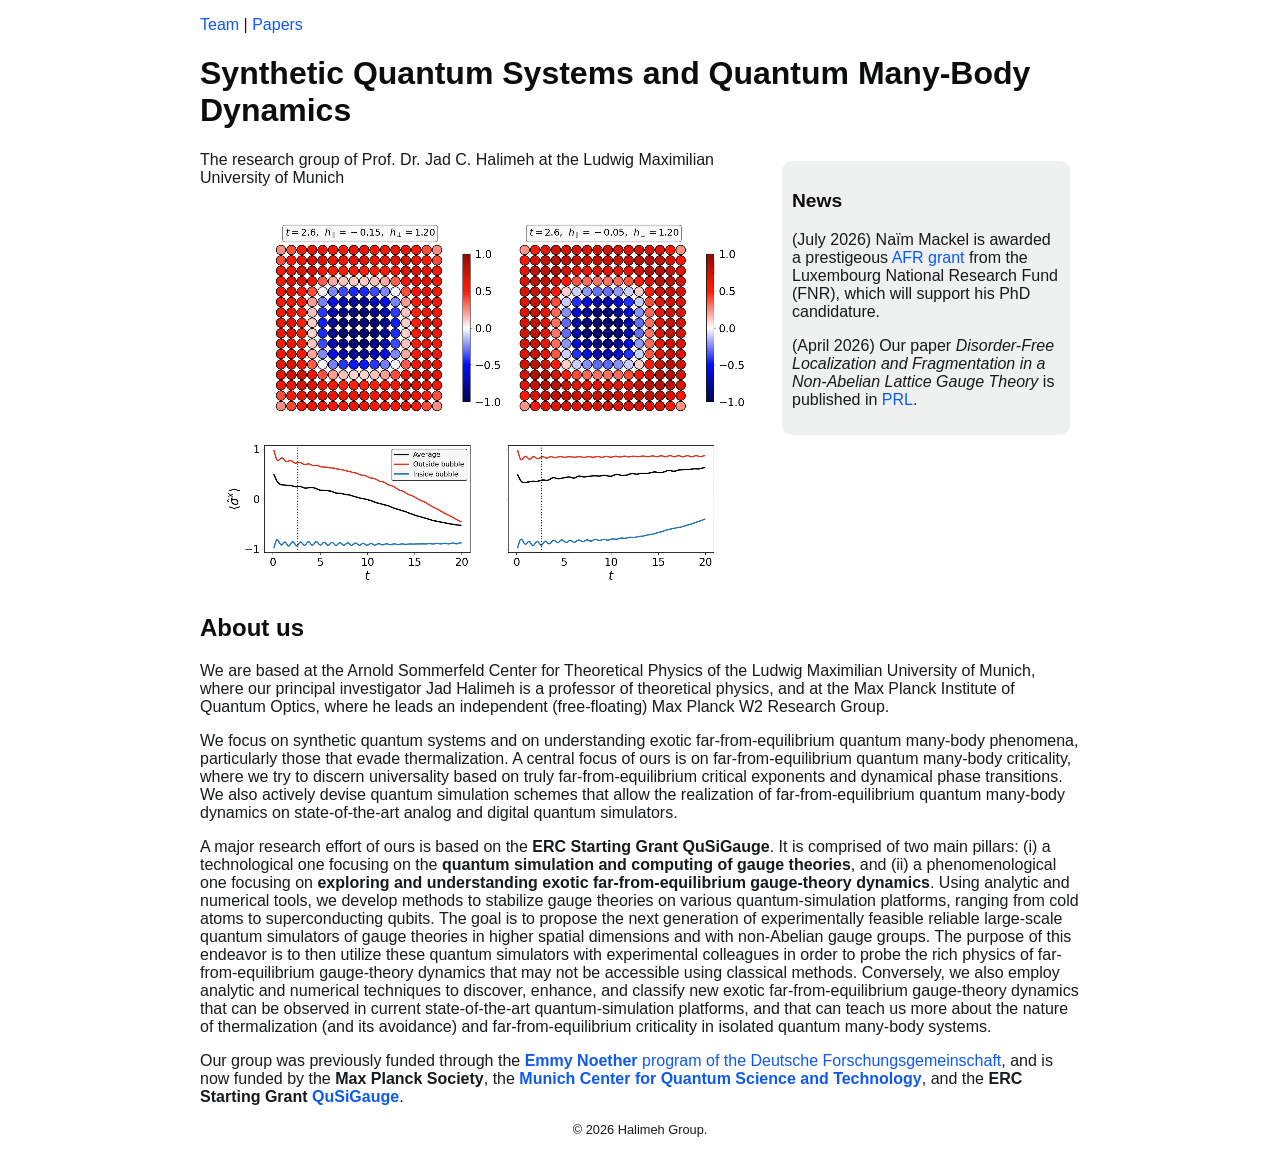
==== index.html @ 5084dcfc "Update" ====
<!DOCTYPE html>
<html>
    <head>
        <title>Halimeh Group</title>
        <meta name="description" content="Website of Jad Halimeh's research group">
        <meta name="viewport" content="width=device-width, initial-scale=1">
        <link rel="stylesheet" href="style.css">
    </head>
    <body>
        <p>
            <a href="team.html">Team</a>
            |
            <a href="https://homepages.physik.uni-muenchen.de/~Jad.Halimeh/">Papers</a>
        </p>
        <h1>Synthetic Quantum Systems and Quantum Many-Body Dynamics</h1>
        <div class=news>
            <h3>News</h3>
            <p>(July 2026) Naïm Mackel is awarded a prestigeous <a href="https://www.fnr.lu/funding-instruments/afr/">AFR grant</a> from the Luxembourg National Research Fund (FNR), which will support his PhD candidature.</p>
            <p>(April 2026) Our paper <i>Disorder-Free Localization and Fragmentation in a Non-Abelian Lattice Gauge Theory</i> is published in <a href="https://doi.org/10.1103/fhfy-dh85">PRL</a>.</p>
        </div>
        <p>The research group of Prof. Dr. Jad C. Halimeh at the Ludwig Maximilian University of Munich</p>
        <ul>
            <li><video src="images/false-vacuum-bubble.webm" class="image" autoplay muted loop></li>
            <li><video src="images/string-dynamics.webm" class="image" autoplay muted loop></li>
        </ul>
        <h2>About us</h2>
        <p>We are based at the Arnold Sommerfeld Center for Theoretical Physics of the Ludwig Maximilian University of Munich, where our principal investigator Jad Halimeh is a professor of theoretical physics, and at the Max Planck Institute of Quantum Optics, where he leads an independent (free-floating) Max Planck W2 Research Group.</p>
        <p>We focus on synthetic quantum systems and on understanding exotic far-from-equilibrium quantum many-body phenomena, particularly those that evade thermalization. A central focus of ours is on far-from-equilibrium quantum many-body criticality, where we try to discern universality based on truly far-from-equilibrium critical exponents and dynamical phase transitions. We also actively devise quantum simulation schemes that allow the realization of far-from-equilibrium quantum many-body dynamics on state-of-the-art analog and digital quantum simulators.</p>
        <p>A major research effort of ours is based on the <b>ERC Starting Grant QuSiGauge</b>. It is comprised of two main pillars: (i) a technological one focusing on the <b>quantum simulation and computing of gauge theories</b>, and (ii) a phenomenological one focusing on <b>exploring and understanding exotic far-from-equilibrium gauge-theory dynamics</b>. Using analytic and numerical tools, we develop methods to stabilize gauge theories on various quantum-simulation platforms, ranging from cold atoms to superconducting qubits. The goal is to propose the next generation of experimentally feasible reliable large-scale quantum simulators of gauge theories in higher spatial dimensions and with non-Abelian gauge groups. The purpose of this endeavor is to then utilize these quantum simulators with experimental colleagues in order to probe the rich physics of far-from-equilibrium gauge-theory dynamics that may not be accessible using classical methods. Conversely, we also employ analytic and numerical techniques to discover, enhance, and classify new exotic far-from-equilibrium gauge-theory dynamics that can be observed in current state-of-the-art quantum-simulation platforms, and that can teach us more about the nature of thermalization (and its avoidance) and far-from-equilibrium criticality in isolated quantum many-body systems.</p>
        <p>Our group was previously funded through the <a href="https://gepris.dfg.de/gepris/projekt/519873523"><b>Emmy Noether</b> program of the Deutsche Forschungsgemeinschaft</a>, and is now funded by the <b>Max Planck Society</b>, the <b><a href="https://www.mcqst.de/">Munich Center for Quantum Science and Technology</a></b>, and the <b>ERC Starting Grant <a href="https://cordis.europa.eu/project/id/101165667">QuSiGauge</a></b>.</p>
        <p style="font-size:0.8em;text-align:center;">© 2026 Halimeh Group.</p>
    </body>
</html>
---- style.css ----
body {
    font-family: Noto Sans, Roboto, Arial, Helvetica;
    background-color: hsl(220, 5%, 10%);
    color: hsl(220, 10%, 80%);
    width: 95%;
    max-width: 55em;
    margin-left: auto;
    margin-right: auto;
}

a {
    color: hsl(200, 90%, 50%);
}

a:link, a:visited {
    text-decoration: none;
}

a:hover, a:active {
    text-decoration: underline;
}

h1, h2, h3 {
    font-weight: bold;
    color: hsl(220, 10%, 90%);
}

p {
    font-size: 1em;
}

h1 {
    font-size: 2em;
}

h2 {
    font-size: 1.5em;
}

h3 {
    font-size: 1.2em;
}

.profile-row {
    clear: both;
}

.profile-entry {
    float: left;
    width: calc(50% - 40px);
    background-color: hsl(220, 5%, 15%);
    border-radius: 10px;
    padding: 10px;
    margin: 10px
}

.profile-entry-wide {
    float: left;
    width: calc(100% - 40px);
    background-color: hsl(220, 5%, 15%);
    border-radius: 10px;
    padding: 10px;
    margin: 10px
}

.portrait {
    float: right;
    width: 35%;
    border-radius: 10px;
}

.portrait-wide {
    float: right;
    width: 20%;
    border-radius: 10px;
}

.news {
    float: right;
    width: calc(35% - 40px);
    background-color: hsl(220, 5%, 15%);
    border-radius: 10px;
    padding: 10px;
    margin: 10px
}

.image {
    max-width: 100%;
    border-radius: 10px;
}

ul {
    text-align: center;
    display: flex;
    gap: 2em;
    overflow-x: scroll;
    scroll-snap-type: x mandatory;
    anchor-name: --carousel;
}

li {
    list-style-type: none;
    flex: 0 0 100%;
    scroll-snap-align: center;
    margin-left: 2em;
    margin-right: 2em;
}

ul::scroll-button(*) {
    border: 0;
    font-size: 2em;
    background: none;
    color: hsl(220, 10%, 80%);
    opacity: 0.7;
    cursor: pointer;
    position: absolute;
    position-anchor: --carousel;
}

ul::scroll-button(*):hover,
ul::scroll-button(*):focus {
    opacity: 1;
}

ul::scroll-button(*):active {
    translate: 1px 1px;
}

ul::scroll-button(*):disabled {
    opacity: 0.2;
    cursor: unset;
}

ul::scroll-button(left) {
    content: "◄" / "Previous";
    right: calc(anchor(left) - 0.8em);
    bottom: calc(anchor(top) - anchor-size(height)/2);
}

ul::scroll-button(right) {
    content: "►" / "Next";
    left: calc(anchor(right) - 0.8em);
    bottom: calc(anchor(top) - anchor-size(height)/2);
}

@media (prefers-color-scheme: light) {
    body {
        background-color: white;
        color: hsl(200, 10%, 10%);
    }

    a {
        color: hsl(220, 90%, 50%);
    }

    h1, h2, h3 {
        font-weight: bold;
        color: hsl(200, 10%, 5%);
    }

    .profile-entry, .profile-entry-wide, .news {
        background-color: hsl(200, 5%, 94%);
    }

    ul::scroll-button(*) {
        color: hsl(200, 10%, 10%);
    }
}

@media (max-width: 767px) {
    .profile-entry, .news {
        width: calc(100% - 40px);
    }

    .portrait-wide {
        width: 35%;
    }

    .image {
        max-width: 100%;
    }
}
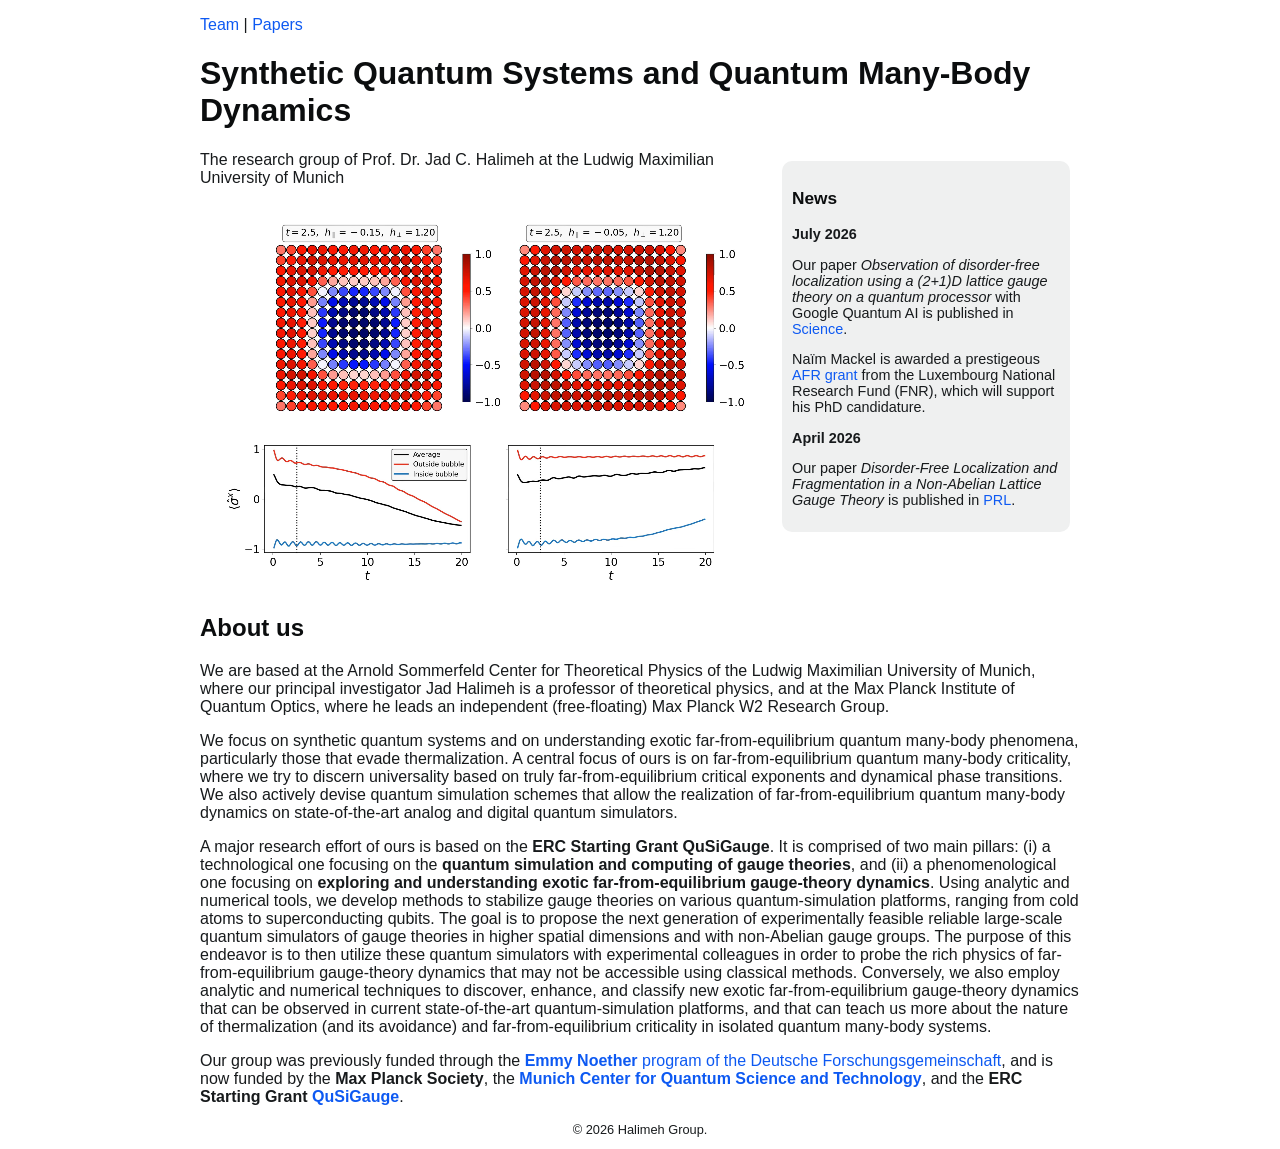
==== commit 73ed7339: "Update" ====
--- a/index.html
+++ b/index.html
@@ -15,8 +15,11 @@
         <h1>Synthetic Quantum Systems and Quantum Many-Body Dynamics</h1>
         <div class=news>
             <h3>News</h3>
-            <p>(July 2026) Naïm Mackel is awarded a prestigeous <a href="https://www.fnr.lu/funding-instruments/afr/">AFR grant</a> from the Luxembourg National Research Fund (FNR), which will support his PhD candidature.</p>
-            <p>(April 2026) Our paper <i>Disorder-Free Localization and Fragmentation in a Non-Abelian Lattice Gauge Theory</i> is published in <a href="https://doi.org/10.1103/fhfy-dh85">PRL</a>.</p>
+            <b>July 2026</b>
+            <p>Our paper <i>Observation of disorder-free localization using a (2+1)D lattice gauge theory on a quantum processor</i>  with Google Quantum AI is published in <a href="https://doi.org/10.1126/science.adr9680">Science</a>.</p>
+            <p>Naïm Mackel is awarded a prestigeous <a href="https://www.fnr.lu/funding-instruments/afr/">AFR grant</a> from the Luxembourg National Research Fund (FNR), which will support his PhD candidature.</p>
+            <b>April 2026</b>
+            <p>Our paper <i>Disorder-Free Localization and Fragmentation in a Non-Abelian Lattice Gauge Theory</i> is published in <a href="https://doi.org/10.1103/fhfy-dh85">PRL</a>.</p>
         </div>
         <p>The research group of Prof. Dr. Jad C. Halimeh at the Ludwig Maximilian University of Munich</p>
         <ul>
--- a/style.css
+++ b/style.css
@@ -81,7 +81,8 @@
     background-color: hsl(220, 5%, 15%);
     border-radius: 10px;
     padding: 10px;
-    margin: 10px
+    margin: 10px;
+    font-size: 0.9em;
 }
 
 .image {
@@ -172,6 +173,10 @@
         width: calc(100% - 40px);
     }
 
+    .news {
+        font-size: 1em;
+    }
+
     .portrait-wide {
         width: 35%;
     }
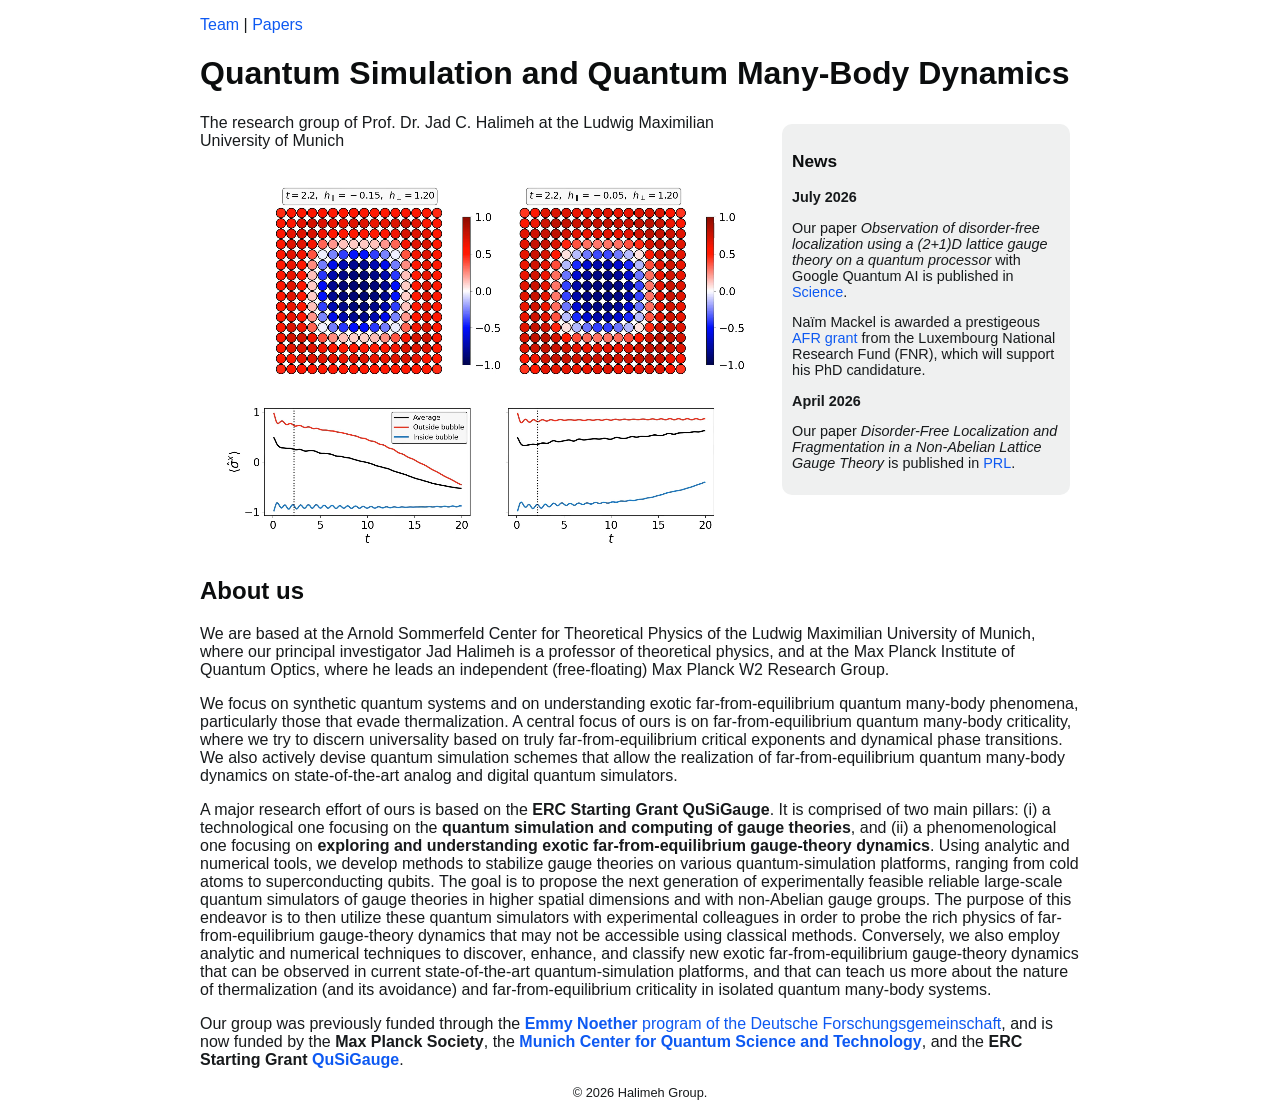
==== commit 98e831cc: "Update group name" ====
--- a/index.html
+++ b/index.html
@@ -12,7 +12,7 @@
             |
             <a href="https://homepages.physik.uni-muenchen.de/~Jad.Halimeh/">Papers</a>
         </p>
-        <h1>Synthetic Quantum Systems and Quantum Many-Body Dynamics</h1>
+        <h1>Quantum Simulation and Quantum Many-Body Dynamics</h1>
         <div class=news>
             <h3>News</h3>
             <b>July 2026</b>
--- a/style.css
+++ b/style.css
@@ -88,6 +88,10 @@
 .image {
     max-width: 100%;
     border-radius: 10px;
+}
+
+.icon {
+    height: 1.5em;
 }
 
 ul {
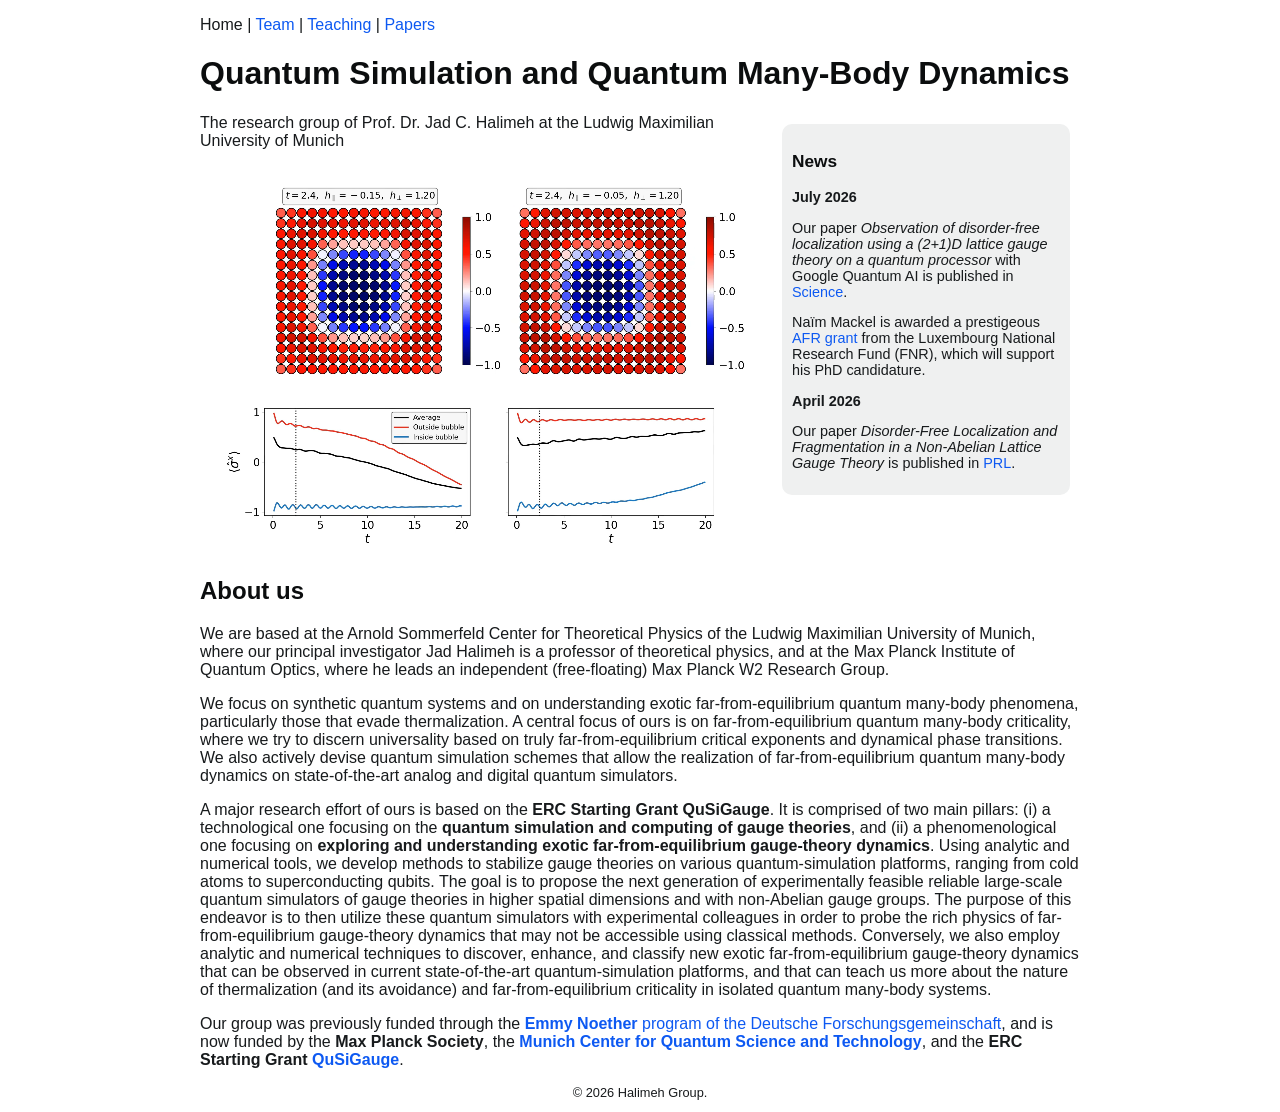
==== commit 03b0920f: "Update" ====
--- a/index.html
+++ b/index.html
@@ -8,7 +8,11 @@
     </head>
     <body>
         <p>
+            Home
+            |
             <a href="team.html">Team</a>
+            |
+            <a href="teaching.html">Teaching</a>
             |
             <a href="https://homepages.physik.uni-muenchen.de/~Jad.Halimeh/">Papers</a>
         </p>
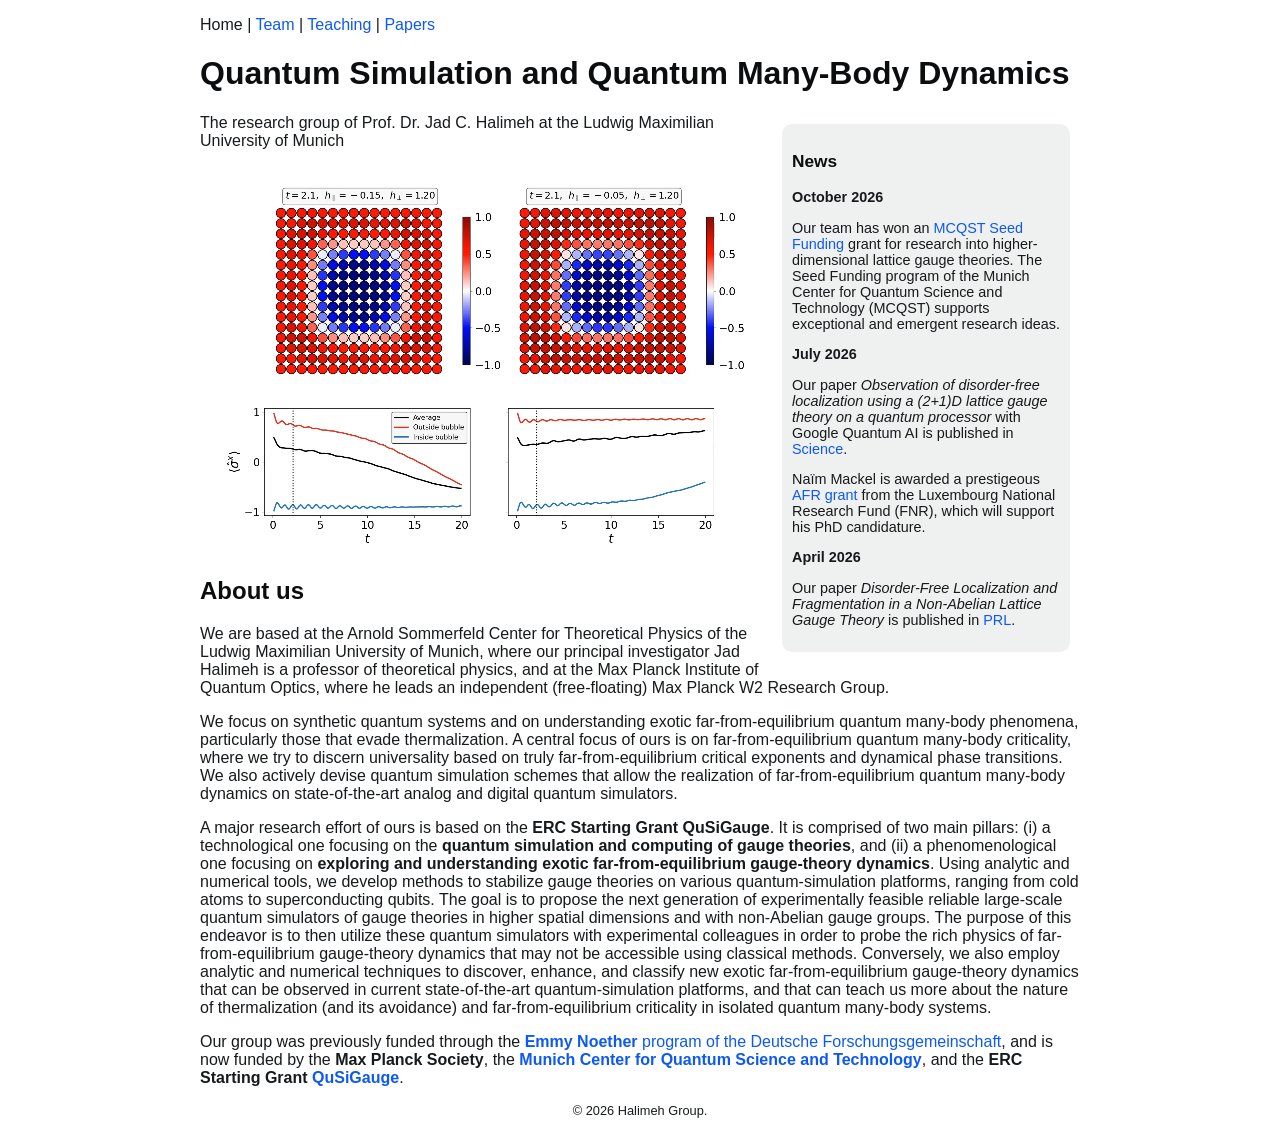
==== commit 5c726112: "Update news" ====
--- a/index.html
+++ b/index.html
@@ -19,6 +19,8 @@
         <h1>Quantum Simulation and Quantum Many-Body Dynamics</h1>
         <div class=news>
             <h3>News</h3>
+            <b>October 2026</b>
+            <p>Our team has won an <a href="https://www.mcqst.de/support/seed-funding/">MCQST Seed Funding</a> grant for research into higher-dimensional lattice gauge theories. The Seed Funding program of the Munich Center for Quantum Science and Technology (MCQST) supports exceptional and emergent research ideas.</p>
             <b>July 2026</b>
             <p>Our paper <i>Observation of disorder-free localization using a (2+1)D lattice gauge theory on a quantum processor</i>  with Google Quantum AI is published in <a href="https://doi.org/10.1126/science.adr9680">Science</a>.</p>
             <p>Naïm Mackel is awarded a prestigeous <a href="https://www.fnr.lu/funding-instruments/afr/">AFR grant</a> from the Luxembourg National Research Fund (FNR), which will support his PhD candidature.</p>
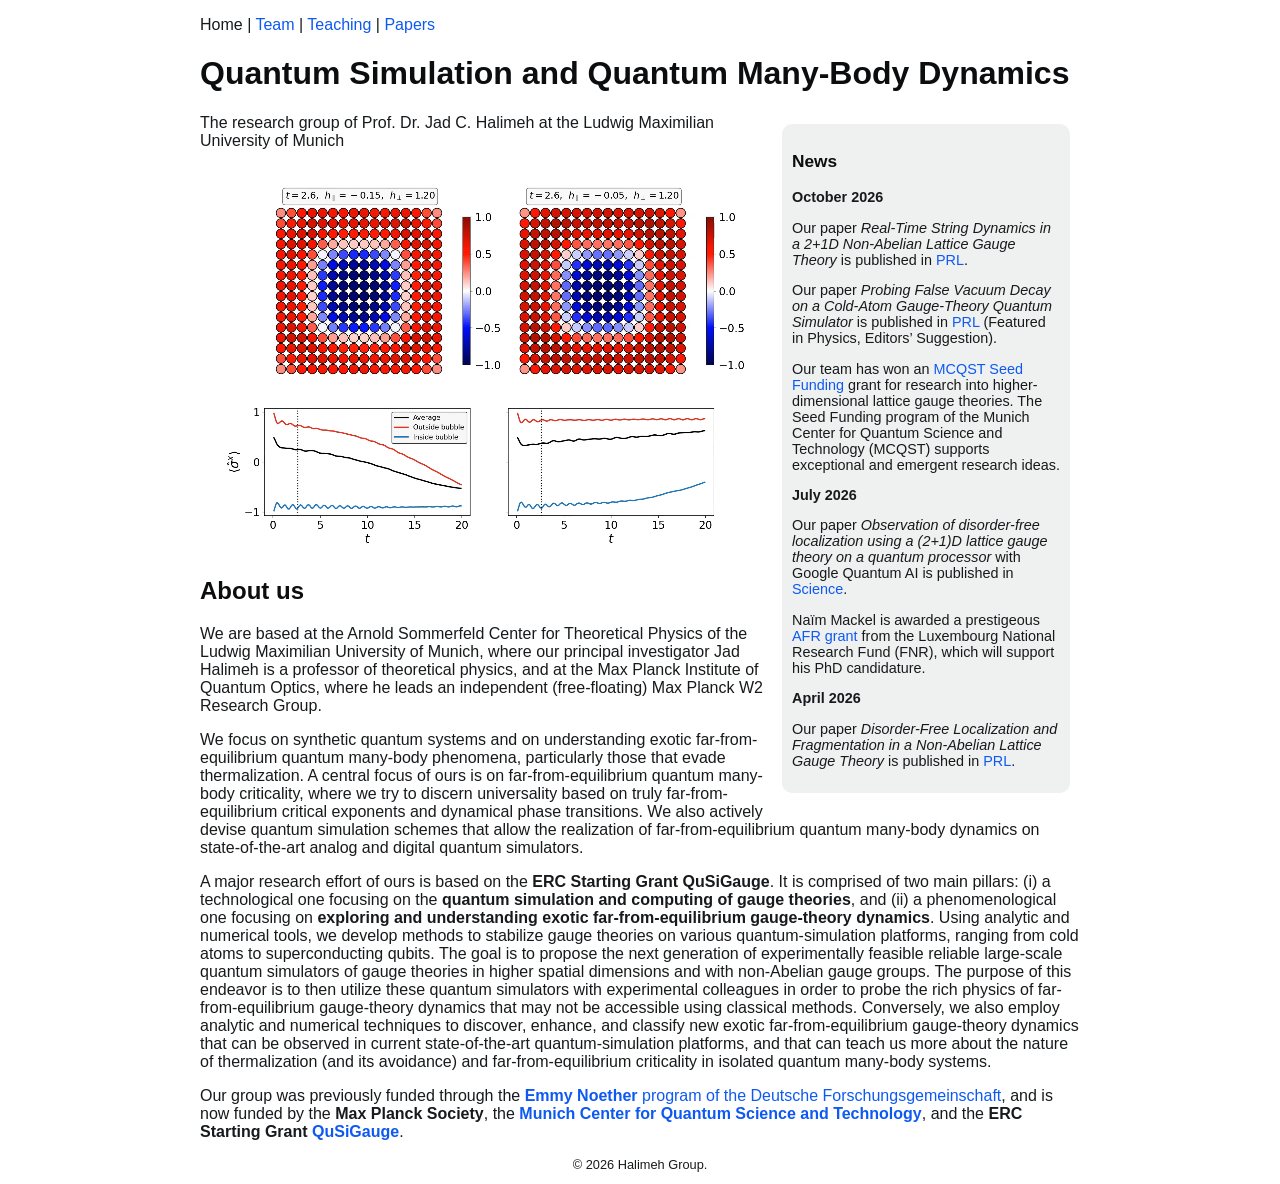
==== commit c8c5e5e2: "Update news" ====
--- a/index.html
+++ b/index.html
@@ -20,6 +20,9 @@
         <div class=news>
             <h3>News</h3>
             <b>October 2026</b>
+            <p>Our paper <i>Real-Time String Dynamics in a 2+1D
+Non-Abelian Lattice Gauge Theory</i>  is published in <a href="https://doi.org/10.1103/52gk-hh7y">PRL</a>.</p>
+            <p>Our paper <i>Probing False Vacuum Decay on a Cold-Atom Gauge-Theory Quantum Simulator</i>  is published in <a href="https://doi.org/10.1103/vhnm-j9bw">PRL</a> (Featured in Physics, Editors’ Suggestion).</p>
             <p>Our team has won an <a href="https://www.mcqst.de/support/seed-funding/">MCQST Seed Funding</a> grant for research into higher-dimensional lattice gauge theories. The Seed Funding program of the Munich Center for Quantum Science and Technology (MCQST) supports exceptional and emergent research ideas.</p>
             <b>July 2026</b>
             <p>Our paper <i>Observation of disorder-free localization using a (2+1)D lattice gauge theory on a quantum processor</i>  with Google Quantum AI is published in <a href="https://doi.org/10.1126/science.adr9680">Science</a>.</p>
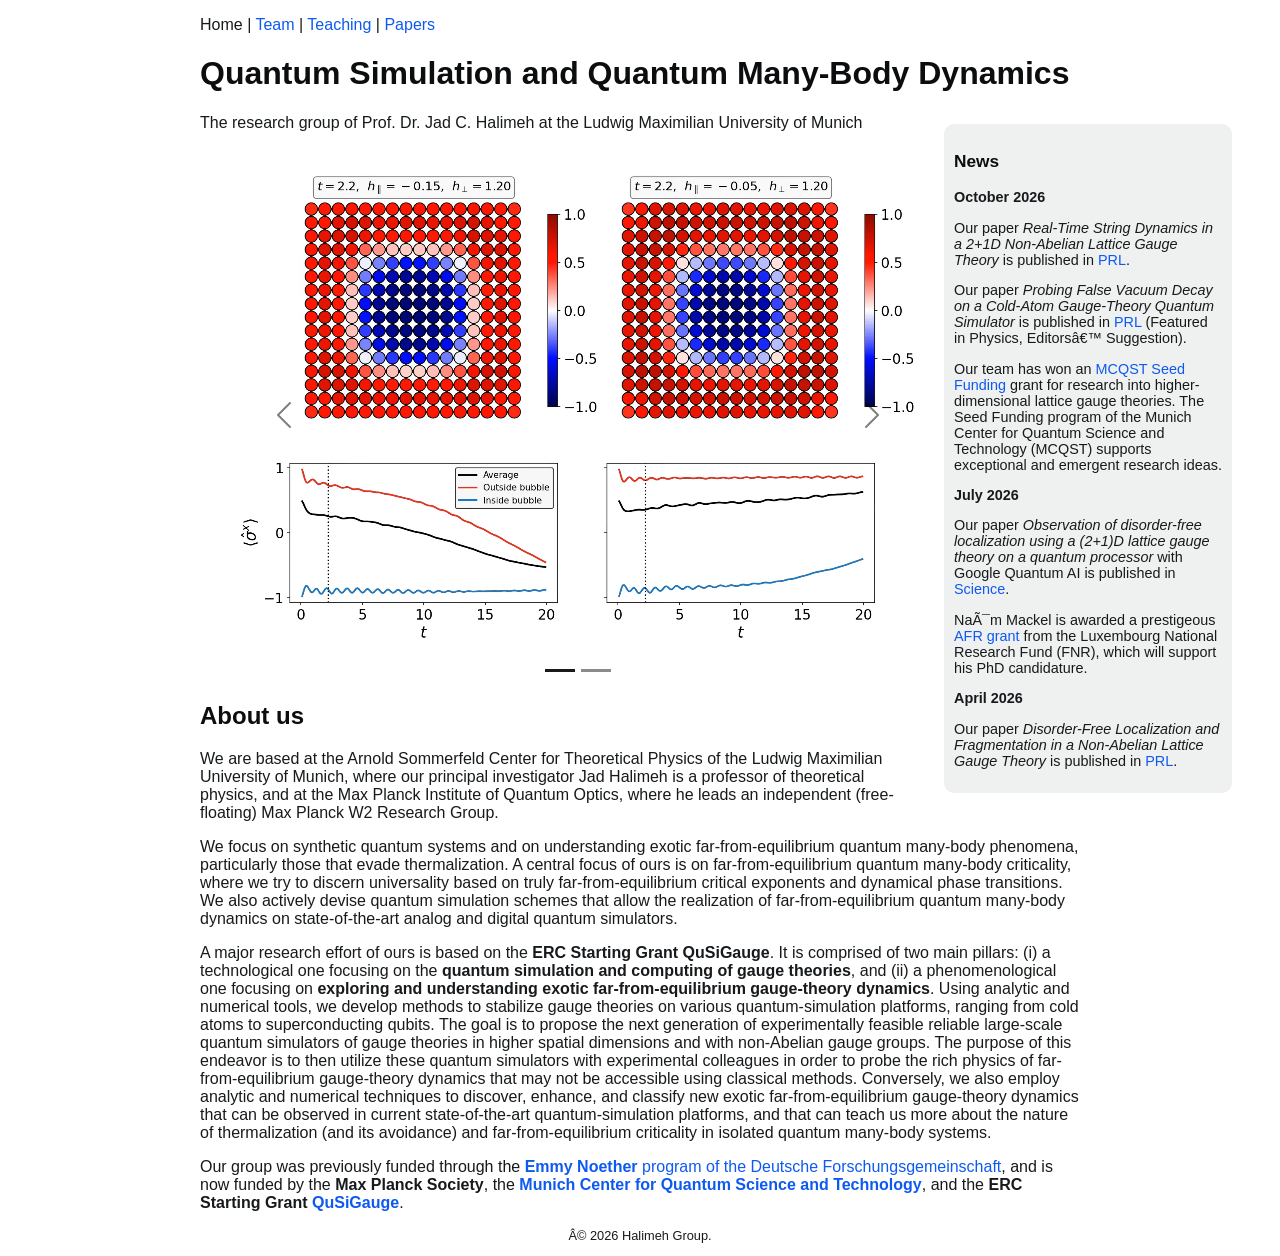
==== commit 56e547fd: "Replace CSS scroll carousel with Bootstrap carousel The previous carousel relied on scroll-button ps" ====
--- a/index.html
+++ b/index.html
@@ -4,6 +4,7 @@
         <title>Halimeh Group</title>
         <meta name="description" content="Website of Jad Halimeh's research group">
         <meta name="viewport" content="width=device-width, initial-scale=1">
+        <link rel="stylesheet" href="carousel.css">
         <link rel="stylesheet" href="style.css">
     </head>
     <body>
@@ -31,15 +32,30 @@
             <p>Our paper <i>Disorder-Free Localization and Fragmentation in a Non-Abelian Lattice Gauge Theory</i> is published in <a href="https://doi.org/10.1103/fhfy-dh85">PRL</a>.</p>
         </div>
         <p>The research group of Prof. Dr. Jad C. Halimeh at the Ludwig Maximilian University of Munich</p>
-        <ul>
-            <li><video src="images/false-vacuum-bubble.webm" class="image" autoplay muted loop></li>
-            <li><video src="images/string-dynamics.webm" class="image" autoplay muted loop></li>
-        </ul>
+        <div id="media-carousel" class="carousel slide" data-bs-ride="carousel" data-bs-interval="5000">
+            <div class="carousel-inner">
+                <div class="carousel-item active"><video src="images/false-vacuum-bubble.webm" class="image" autoplay muted loop></video></div>
+                <div class="carousel-item"><video src="images/string-dynamics.webm" class="image" autoplay muted loop></video></div>
+            </div>
+            <div class="carousel-indicators">
+                <button type="button" data-bs-target="#media-carousel" data-bs-slide-to="0" class="active" aria-current="true" aria-label="Slide 1"></button>
+                <button type="button" data-bs-target="#media-carousel" data-bs-slide-to="1" aria-label="Slide 2"></button>
+            </div>
+            <button class="carousel-control-prev" type="button" data-bs-target="#media-carousel" data-bs-slide="prev">
+                <span class="carousel-control-prev-icon" aria-hidden="true"></span>
+                <span class="visually-hidden">Previous</span>
+            </button>
+            <button class="carousel-control-next" type="button" data-bs-target="#media-carousel" data-bs-slide="next">
+                <span class="carousel-control-next-icon" aria-hidden="true"></span>
+                <span class="visually-hidden">Next</span>
+            </button>
+        </div>
         <h2>About us</h2>
         <p>We are based at the Arnold Sommerfeld Center for Theoretical Physics of the Ludwig Maximilian University of Munich, where our principal investigator Jad Halimeh is a professor of theoretical physics, and at the Max Planck Institute of Quantum Optics, where he leads an independent (free-floating) Max Planck W2 Research Group.</p>
         <p>We focus on synthetic quantum systems and on understanding exotic far-from-equilibrium quantum many-body phenomena, particularly those that evade thermalization. A central focus of ours is on far-from-equilibrium quantum many-body criticality, where we try to discern universality based on truly far-from-equilibrium critical exponents and dynamical phase transitions. We also actively devise quantum simulation schemes that allow the realization of far-from-equilibrium quantum many-body dynamics on state-of-the-art analog and digital quantum simulators.</p>
         <p>A major research effort of ours is based on the <b>ERC Starting Grant QuSiGauge</b>. It is comprised of two main pillars: (i) a technological one focusing on the <b>quantum simulation and computing of gauge theories</b>, and (ii) a phenomenological one focusing on <b>exploring and understanding exotic far-from-equilibrium gauge-theory dynamics</b>. Using analytic and numerical tools, we develop methods to stabilize gauge theories on various quantum-simulation platforms, ranging from cold atoms to superconducting qubits. The goal is to propose the next generation of experimentally feasible reliable large-scale quantum simulators of gauge theories in higher spatial dimensions and with non-Abelian gauge groups. The purpose of this endeavor is to then utilize these quantum simulators with experimental colleagues in order to probe the rich physics of far-from-equilibrium gauge-theory dynamics that may not be accessible using classical methods. Conversely, we also employ analytic and numerical techniques to discover, enhance, and classify new exotic far-from-equilibrium gauge-theory dynamics that can be observed in current state-of-the-art quantum-simulation platforms, and that can teach us more about the nature of thermalization (and its avoidance) and far-from-equilibrium criticality in isolated quantum many-body systems.</p>
         <p>Our group was previously funded through the <a href="https://gepris.dfg.de/gepris/projekt/519873523"><b>Emmy Noether</b> program of the Deutsche Forschungsgemeinschaft</a>, and is now funded by the <b>Max Planck Society</b>, the <b><a href="https://www.mcqst.de/">Munich Center for Quantum Science and Technology</a></b>, and the <b>ERC Starting Grant <a href="https://cordis.europa.eu/project/id/101165667">QuSiGauge</a></b>.</p>
         <p style="font-size:0.8em;text-align:center;">© 2026 Halimeh Group.</p>
+        <script src="https://cdn.jsdelivr.net/npm/bootstrap@5.3.3/dist/js/bootstrap.bundle.min.js" integrity="sha384-YvpcrYf0tY3lHB60NNkmXc5s9fDVZLESaAA55NDzOxhy9GkcIdslK1eN7N6jIeHz" crossorigin="anonymous"></script>
     </body>
 </html>
--- a/carousel.css
+++ b/carousel.css
@@ -0,0 +1,194 @@
+/*!
+ * Carousel styles extracted from Bootstrap v5.3.3 (https://getbootstrap.com/)
+ * Copyright 2011-2024 The Bootstrap Authors
+ * Licensed under MIT (https://github.com/twbs/bootstrap/blob/main/LICENSE)
+ */
+.carousel {
+  position: relative;
+}
+
+.carousel.pointer-event {
+  touch-action: pan-y;
+}
+
+.carousel-inner {
+  position: relative;
+  width: 100%;
+  overflow: hidden;
+}
+.carousel-inner::after {
+  display: block;
+  clear: both;
+  content: "";
+}
+
+.carousel-item {
+  position: relative;
+  display: none;
+  float: left;
+  width: 100%;
+  margin-right: -100%;
+  -webkit-backface-visibility: hidden;
+  backface-visibility: hidden;
+  transition: transform 0.6s ease-in-out;
+}
+@media (prefers-reduced-motion: reduce) {
+  .carousel-item {
+    transition: none;
+  }
+}
+
+.carousel-item.active,
+.carousel-item-next,
+.carousel-item-prev {
+  display: block;
+}
+
+.carousel-item-next:not(.carousel-item-start),
+.active.carousel-item-end {
+  transform: translateX(100%);
+}
+
+.carousel-item-prev:not(.carousel-item-end),
+.active.carousel-item-start {
+  transform: translateX(-100%);
+}
+
+.carousel-fade .carousel-item {
+  opacity: 0;
+  transition-property: opacity;
+  transform: none;
+}
+.carousel-fade .carousel-item.active,
+.carousel-fade .carousel-item-next.carousel-item-start,
+.carousel-fade .carousel-item-prev.carousel-item-end {
+  z-index: 1;
+  opacity: 1;
+}
+.carousel-fade .active.carousel-item-start,
+.carousel-fade .active.carousel-item-end {
+  z-index: 0;
+  opacity: 0;
+  transition: opacity 0s 0.6s;
+}
+@media (prefers-reduced-motion: reduce) {
+  .carousel-fade .active.carousel-item-start,
+  .carousel-fade .active.carousel-item-end {
+    transition: none;
+  }
+}
+
+.carousel-control-prev,
+.carousel-control-next {
+  position: absolute;
+  top: 0;
+  bottom: 0;
+  z-index: 1;
+  display: flex;
+  align-items: center;
+  justify-content: center;
+  width: 15%;
+  padding: 0;
+  color: #fff;
+  text-align: center;
+  background: none;
+  border: 0;
+  opacity: 0.5;
+  transition: opacity 0.15s ease;
+}
+@media (prefers-reduced-motion: reduce) {
+  .carousel-control-prev,
+  .carousel-control-next {
+    transition: none;
+  }
+}
+.carousel-control-prev:hover, .carousel-control-prev:focus,
+.carousel-control-next:hover,
+.carousel-control-next:focus {
+  color: #fff;
+  text-decoration: none;
+  outline: 0;
+  opacity: 0.9;
+}
+
+.carousel-control-prev {
+  left: 0;
+}
+
+.carousel-control-next {
+  right: 0;
+}
+
+.carousel-control-prev-icon,
+.carousel-control-next-icon {
+  display: inline-block;
+  width: 2rem;
+  height: 2rem;
+  background-repeat: no-repeat;
+  background-position: 50%;
+  background-size: 100% 100%;
+}
+
+.carousel-control-prev-icon {
+  background-image: url("data:image/svg+xml,%3csvg xmlns='http://www.w3.org/2000/svg' viewBox='0 0 16 16' fill='%23fff'%3e%3cpath d='M11.354 1.646a.5.5 0 0 1 0 .708L5.707 8l5.647 5.646a.5.5 0 0 1-.708.708l-6-6a.5.5 0 0 1 0-.708l6-6a.5.5 0 0 1 .708 0z'/%3e%3c/svg%3e") /*rtl:url("data:image/svg+xml,%3csvg xmlns='http://www.w3.org/2000/svg' viewBox='0 0 16 16' fill='%23fff'%3e%3cpath d='M4.646 1.646a.5.5 0 0 1 .708 0l6 6a.5.5 0 0 1 0 .708l-6 6a.5.5 0 0 1-.708-.708L10.293 8 4.646 2.354a.5.5 0 0 1 0-.708z'/%3e%3c/svg%3e")*/;
+}
+
+.carousel-control-next-icon {
+  background-image: url("data:image/svg+xml,%3csvg xmlns='http://www.w3.org/2000/svg' viewBox='0 0 16 16' fill='%23fff'%3e%3cpath d='M4.646 1.646a.5.5 0 0 1 .708 0l6 6a.5.5 0 0 1 0 .708l-6 6a.5.5 0 0 1-.708-.708L10.293 8 4.646 2.354a.5.5 0 0 1 0-.708z'/%3e%3c/svg%3e") /*rtl:url("data:image/svg+xml,%3csvg xmlns='http://www.w3.org/2000/svg' viewBox='0 0 16 16' fill='%23fff'%3e%3cpath d='M11.354 1.646a.5.5 0 0 1 0 .708L5.707 8l5.647 5.646a.5.5 0 0 1-.708.708l-6-6a.5.5 0 0 1 0-.708l6-6a.5.5 0 0 1 .708 0z'/%3e%3c/svg%3e")*/;
+}
+
+.carousel-indicators {
+  position: absolute;
+  right: 0;
+  bottom: 0;
+  left: 0;
+  z-index: 2;
+  display: flex;
+  justify-content: center;
+  padding: 0;
+  margin-right: 15%;
+  margin-bottom: 1rem;
+  margin-left: 15%;
+}
+.carousel-indicators [data-bs-target] {
+  box-sizing: content-box;
+  flex: 0 1 auto;
+  width: 30px;
+  height: 3px;
+  padding: 0;
+  margin-right: 3px;
+  margin-left: 3px;
+  text-indent: -999px;
+  cursor: pointer;
+  background-color: #fff;
+  background-clip: padding-box;
+  border: 0;
+  border-top: 10px solid transparent;
+  border-bottom: 10px solid transparent;
+  opacity: 0.5;
+  transition: opacity 0.6s ease;
+}
+@media (prefers-reduced-motion: reduce) {
+  .carousel-indicators [data-bs-target] {
+    transition: none;
+  }
+}
+.carousel-indicators .active {
+  opacity: 1;
+}
+
+.visually-hidden,
+.visually-hidden-focusable:not(:focus):not(:focus-within) {
+  width: 1px !important;
+  height: 1px !important;
+  padding: 0 !important;
+  margin: -1px !important;
+  overflow: hidden !important;
+  clip: rect(0, 0, 0, 0) !important;
+  white-space: nowrap !important;
+  border: 0 !important;
+}
+.visually-hidden:not(caption),
+.visually-hidden-focusable:not(:focus):not(:focus-within):not(caption) {
+  position: absolute !important;
+}
--- a/style.css
+++ b/style.css
@@ -82,6 +82,8 @@
     border-radius: 10px;
     padding: 10px;
     margin: 10px;
+    margin-left: 20px;
+    margin-right: calc(max(360px - 40vw, 40px - 35%));
     font-size: 0.9em;
 }
 
@@ -94,58 +96,23 @@
     height: 1.5em;
 }
 
-ul {
-    text-align: center;
-    display: flex;
-    gap: 2em;
-    overflow-x: scroll;
-    scroll-snap-type: x mandatory;
-    anchor-name: --carousel;
+.carousel {
+    display: flow-root;
+    margin: 1em 2em;
 }
 
-li {
-    list-style-type: none;
-    flex: 0 0 100%;
-    scroll-snap-align: center;
-    margin-left: 2em;
-    margin-right: 2em;
+.carousel-item .image {
+    display: block;
+    margin: auto;
 }
 
-ul::scroll-button(*) {
-    border: 0;
-    font-size: 2em;
-    background: none;
-    color: hsl(220, 10%, 80%);
-    opacity: 0.7;
-    cursor: pointer;
-    position: absolute;
-    position-anchor: --carousel;
+.carousel-indicators {
+    position: relative;
+    margin: 0.5em 15% 0;
 }
 
-ul::scroll-button(*):hover,
-ul::scroll-button(*):focus {
-    opacity: 1;
-}
-
-ul::scroll-button(*):active {
-    translate: 1px 1px;
-}
-
-ul::scroll-button(*):disabled {
-    opacity: 0.2;
-    cursor: unset;
-}
-
-ul::scroll-button(left) {
-    content: "◄" / "Previous";
-    right: calc(anchor(left) - 0.8em);
-    bottom: calc(anchor(top) - anchor-size(height)/2);
-}
-
-ul::scroll-button(right) {
-    content: "►" / "Next";
-    left: calc(anchor(right) - 0.8em);
-    bottom: calc(anchor(top) - anchor-size(height)/2);
+.carousel-indicators [data-bs-target] {
+    background-color: hsl(220, 10%, 80%);
 }
 
 @media (prefers-color-scheme: light) {
@@ -167,8 +134,12 @@
         background-color: hsl(200, 5%, 94%);
     }
 
-    ul::scroll-button(*) {
-        color: hsl(200, 10%, 10%);
+    .carousel-control-prev-icon, .carousel-control-next-icon {
+        filter: invert(1);
+    }
+
+    .carousel-indicators [data-bs-target] {
+        background-color: hsl(200, 10%, 10%);
     }
 }
 
@@ -179,6 +150,8 @@
 
     .news {
         font-size: 1em;
+        margin-left: 10px;
+        margin-right: 10px;
     }
 
     .portrait-wide {
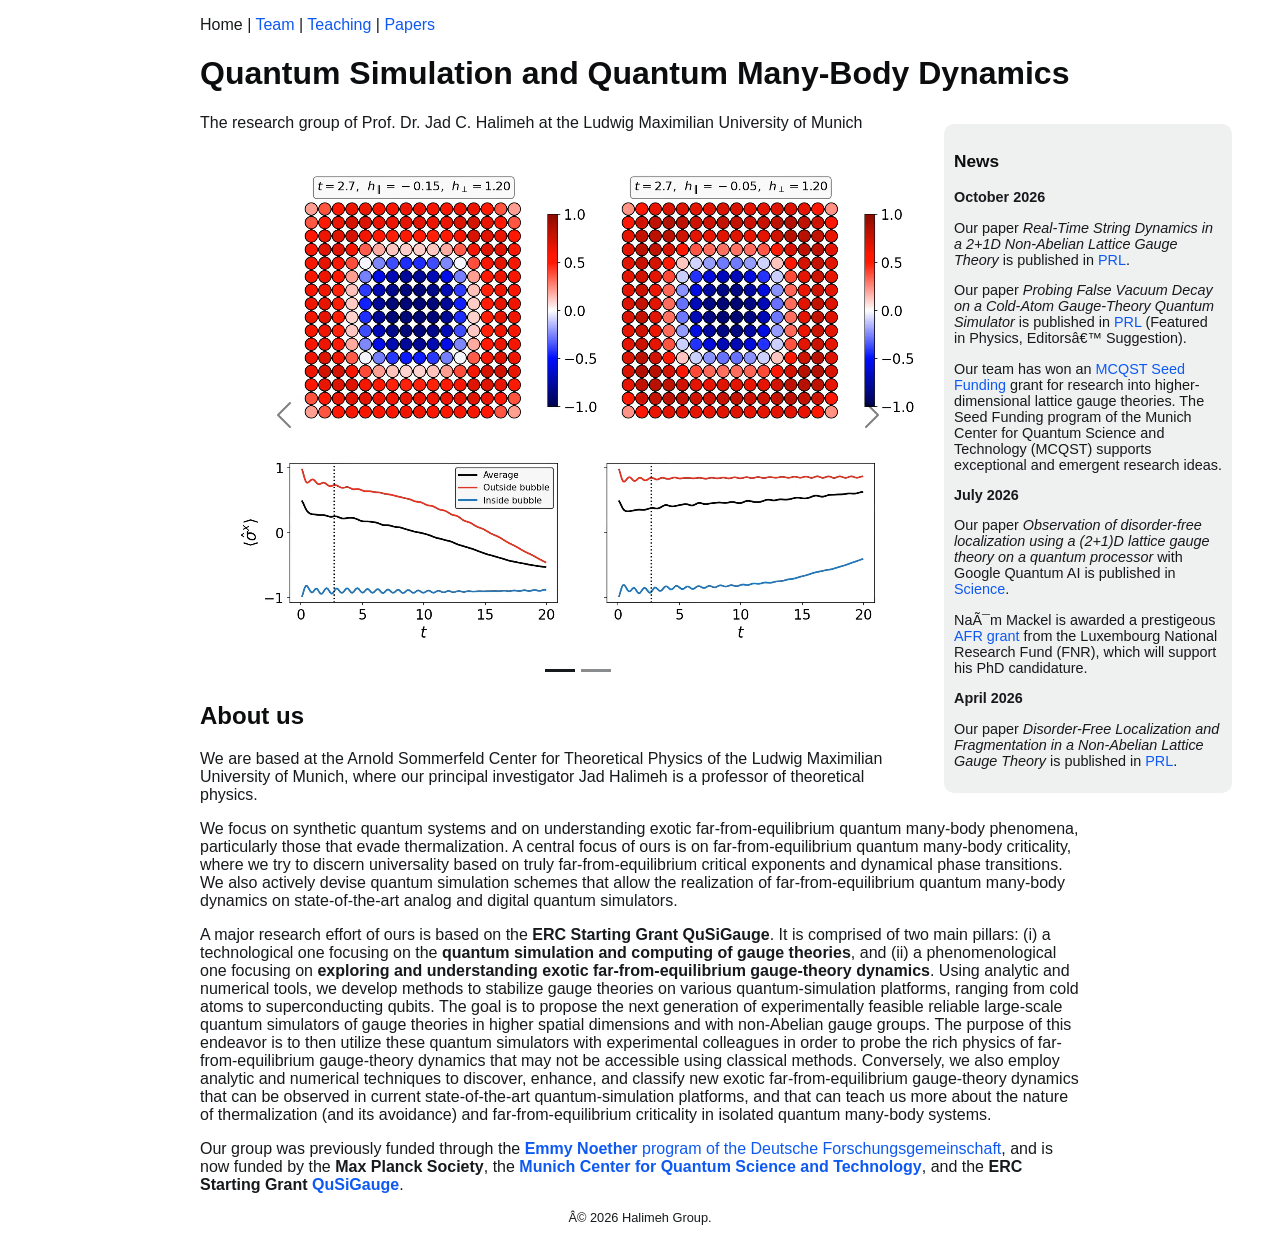
==== commit ba5ee1c7: "Update index.html" ====
--- a/index.html
+++ b/index.html
@@ -51,7 +51,7 @@
             </button>
         </div>
         <h2>About us</h2>
-        <p>We are based at the Arnold Sommerfeld Center for Theoretical Physics of the Ludwig Maximilian University of Munich, where our principal investigator Jad Halimeh is a professor of theoretical physics, and at the Max Planck Institute of Quantum Optics, where he leads an independent (free-floating) Max Planck W2 Research Group.</p>
+        <p>We are based at the Arnold Sommerfeld Center for Theoretical Physics of the Ludwig Maximilian University of Munich, where our principal investigator Jad Halimeh is a professor of theoretical physics.</p>
         <p>We focus on synthetic quantum systems and on understanding exotic far-from-equilibrium quantum many-body phenomena, particularly those that evade thermalization. A central focus of ours is on far-from-equilibrium quantum many-body criticality, where we try to discern universality based on truly far-from-equilibrium critical exponents and dynamical phase transitions. We also actively devise quantum simulation schemes that allow the realization of far-from-equilibrium quantum many-body dynamics on state-of-the-art analog and digital quantum simulators.</p>
         <p>A major research effort of ours is based on the <b>ERC Starting Grant QuSiGauge</b>. It is comprised of two main pillars: (i) a technological one focusing on the <b>quantum simulation and computing of gauge theories</b>, and (ii) a phenomenological one focusing on <b>exploring and understanding exotic far-from-equilibrium gauge-theory dynamics</b>. Using analytic and numerical tools, we develop methods to stabilize gauge theories on various quantum-simulation platforms, ranging from cold atoms to superconducting qubits. The goal is to propose the next generation of experimentally feasible reliable large-scale quantum simulators of gauge theories in higher spatial dimensions and with non-Abelian gauge groups. The purpose of this endeavor is to then utilize these quantum simulators with experimental colleagues in order to probe the rich physics of far-from-equilibrium gauge-theory dynamics that may not be accessible using classical methods. Conversely, we also employ analytic and numerical techniques to discover, enhance, and classify new exotic far-from-equilibrium gauge-theory dynamics that can be observed in current state-of-the-art quantum-simulation platforms, and that can teach us more about the nature of thermalization (and its avoidance) and far-from-equilibrium criticality in isolated quantum many-body systems.</p>
         <p>Our group was previously funded through the <a href="https://gepris.dfg.de/gepris/projekt/519873523"><b>Emmy Noether</b> program of the Deutsche Forschungsgemeinschaft</a>, and is now funded by the <b>Max Planck Society</b>, the <b><a href="https://www.mcqst.de/">Munich Center for Quantum Science and Technology</a></b>, and the <b>ERC Starting Grant <a href="https://cordis.europa.eu/project/id/101165667">QuSiGauge</a></b>.</p>
